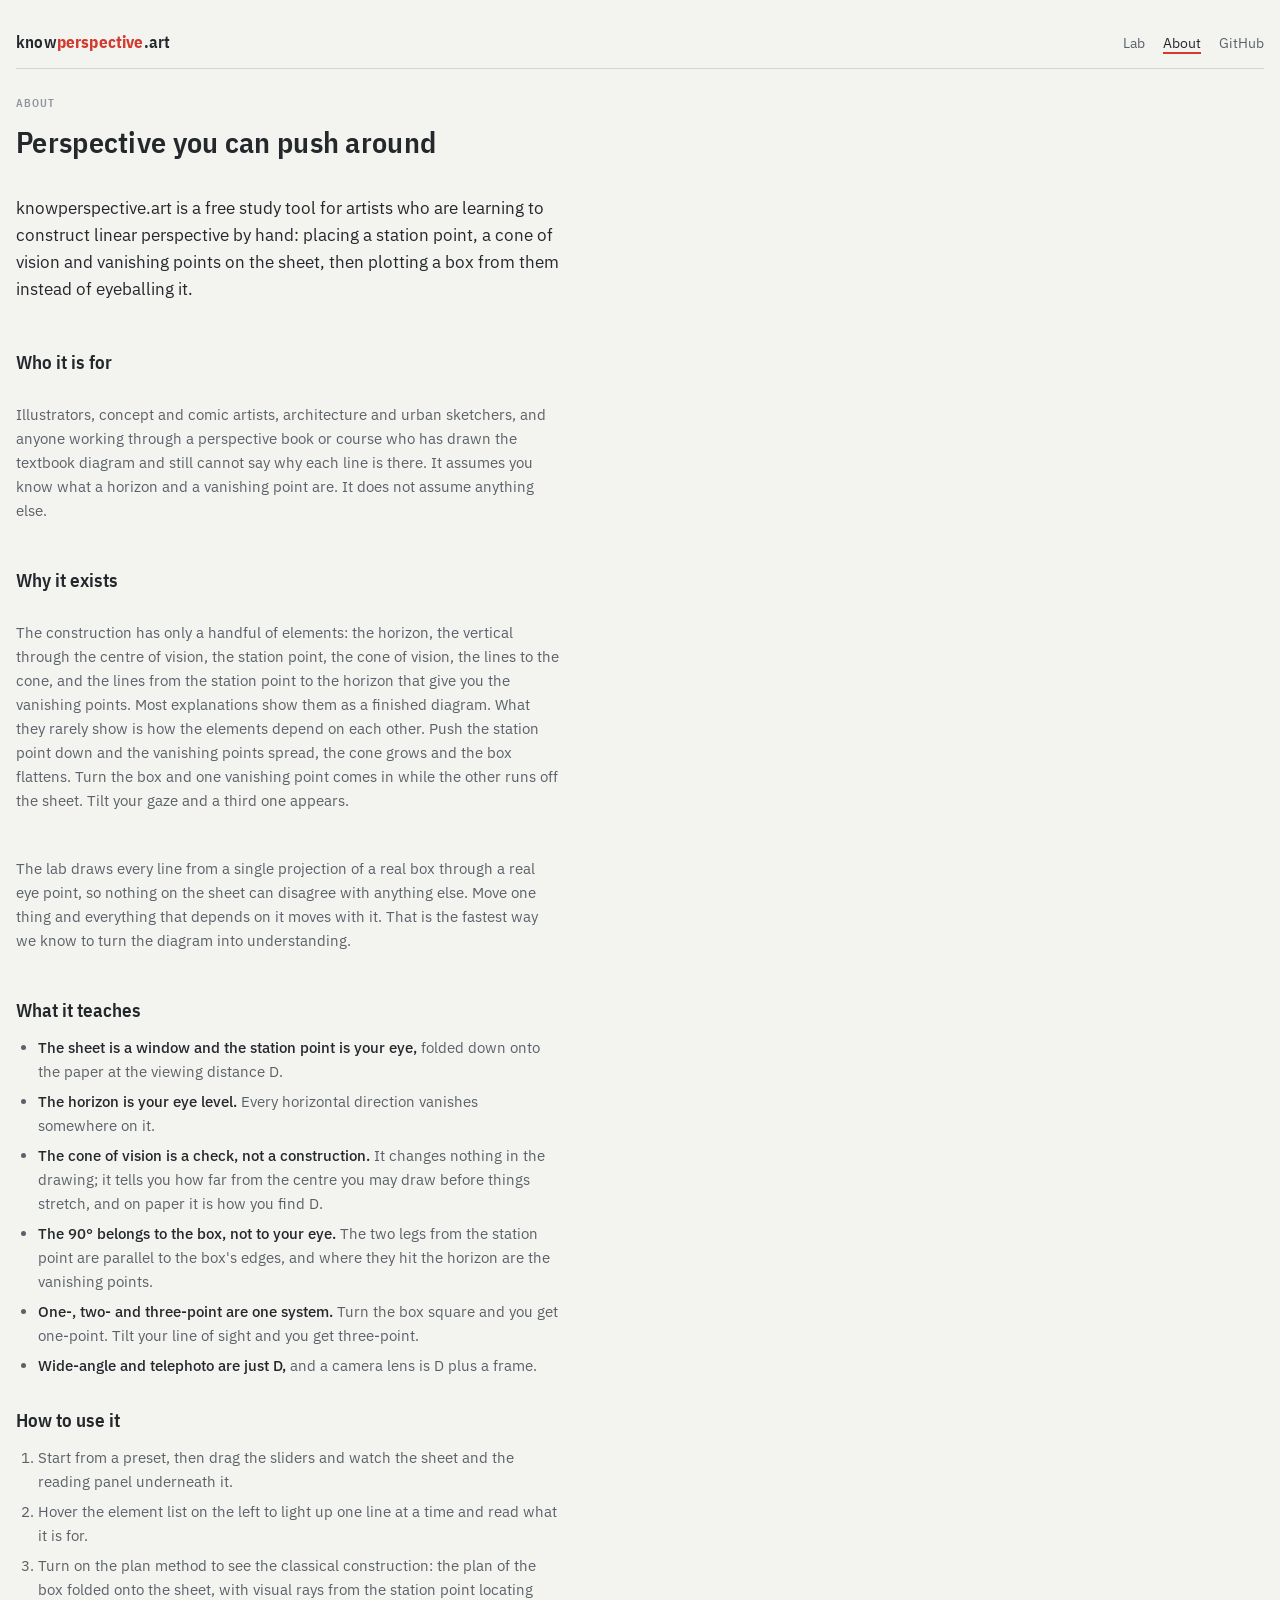
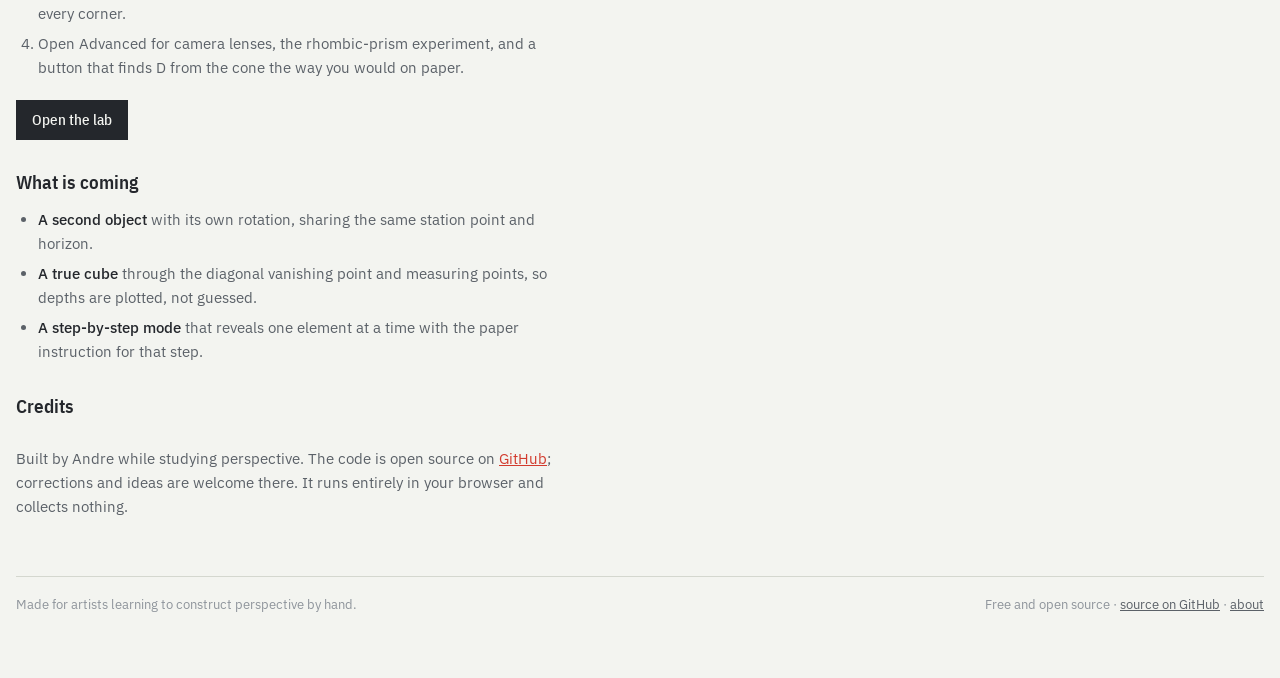
==== about.html @ 5a0c2dce "feat: Perspective Lab site with about page, SEO and agent-facing metadata Interactive 1/2/3-point pe" ====
<!doctype html>
<html lang="en">
<head>
<meta charset="utf-8">
<meta name="viewport" content="width=device-width, initial-scale=1, viewport-fit=cover">
<title>About · knowperspective.art</title>
<meta name="description" content="Why knowperspective.art exists: a free, interactive way for artists to understand the station point, cone of vision and vanishing points by moving them.">
<link rel="canonical" href="https://knowperspective.art/about">
<meta property="og:title" content="About · knowperspective.art">
<meta property="og:description" content="Why knowperspective.art exists: a free, interactive way for artists to understand the station point, cone of vision and vanishing points by moving them.">
<meta property="og:url" content="https://knowperspective.art/about">
<meta property="og:type" content="website">
<meta property="og:site_name" content="knowperspective.art">
<meta name="twitter:card" content="summary_large_image">
<meta property="og:image" content="https://knowperspective.art/assets/og.png">
<meta property="og:image:width" content="1200">
<meta property="og:image:height" content="630">
<meta name="author" content="Andre">
<meta name="theme-color" content="#F3F4F0" media="(prefers-color-scheme: light)">
<meta name="theme-color" content="#1B1D21" media="(prefers-color-scheme: dark)">
<link rel="icon" href="data:image/svg+xml,%3Csvg xmlns='http://www.w3.org/2000/svg' viewBox='0 0 64 64'%3E%3Ccircle cx='32' cy='26' r='17' fill='none' stroke='%23D23B2E' stroke-width='4'/%3E%3Cpath d='M32 4v56M6 26h52' stroke='%23D23B2E' stroke-width='3'/%3E%3Ccircle cx='32' cy='54' r='5' fill='%23D23B2E'/%3E%3C/svg%3E">
<link rel="preconnect" href="https://fonts.googleapis.com">
<link rel="preconnect" href="https://fonts.gstatic.com" crossorigin>
<link rel="stylesheet" href="https://fonts.googleapis.com/css2?family=IBM+Plex+Mono:wght@400;500&family=IBM+Plex+Sans+Condensed:wght@500;600&family=IBM+Plex+Sans:wght@400;500;600&display=swap">
<link rel="stylesheet" href="/assets/base.css">
<script type="application/ld+json">
{
  "@context": "https://schema.org",
  "@type": "AboutPage",
  "@id": "https://knowperspective.art/about#page",
  "url": "https://knowperspective.art/about",
  "name": "About knowperspective.art",
  "description": "Why knowperspective.art exists: a free, interactive way for artists to understand the station point, cone of vision and vanishing points by moving them.",
  "inLanguage": "en",
  "isPartOf": { "@id": "https://knowperspective.art/#website" },
  "about": { "@id": "https://knowperspective.art/#app" },
  "author": { "@id": "https://knowperspective.art/#author" },
  "datePublished": "2026-10-12",
  "dateModified": "2026-10-12"
}
</script>
</head>
<body>
<div class="app">
<nav class="site-nav" aria-label="Site">
  <a class="wordmark" href="/">know<b>perspective</b>.art</a>
  <ul>
    <li><a href="/">Lab</a></li>
    <li><a href="/about" aria-current="page">About</a></li>
    <li><a href="https://github.com/KatFishSnake/knowperspective.art">GitHub</a></li>
  </ul>
</nav>

<main class="prose">
  <div class="eyebrow">About</div>
  <h1>Perspective you can push around</h1>
  <p class="lede">knowperspective.art is a free study tool for artists who are learning to construct linear perspective by hand: placing a station point, a cone of vision and vanishing points on the sheet, then plotting a box from them instead of eyeballing it.</p>

  <h2>Who it is for</h2>
  <p>Illustrators, concept and comic artists, architecture and urban sketchers, and anyone working through a perspective book or course who has drawn the textbook diagram and still cannot say why each line is there. It assumes you know what a horizon and a vanishing point are. It does not assume anything else.</p>

  <h2>Why it exists</h2>
  <p>The construction has only a handful of elements: the horizon, the vertical through the centre of vision, the station point, the cone of vision, the lines to the cone, and the lines from the station point to the horizon that give you the vanishing points. Most explanations show them as a finished diagram. What they rarely show is how the elements depend on each other. Push the station point down and the vanishing points spread, the cone grows and the box flattens. Turn the box and one vanishing point comes in while the other runs off the sheet. Tilt your gaze and a third one appears.</p>
  <p>The lab draws every line from a single projection of a real box through a real eye point, so nothing on the sheet can disagree with anything else. Move one thing and everything that depends on it moves with it. That is the fastest way we know to turn the diagram into understanding.</p>

  <h2>What it teaches</h2>
  <ul>
    <li><strong>The sheet is a window and the station point is your eye,</strong> folded down onto the paper at the viewing distance D.</li>
    <li><strong>The horizon is your eye level.</strong> Every horizontal direction vanishes somewhere on it.</li>
    <li><strong>The cone of vision is a check, not a construction.</strong> It changes nothing in the drawing; it tells you how far from the centre you may draw before things stretch, and on paper it is how you find D.</li>
    <li><strong>The 90° belongs to the box, not to your eye.</strong> The two legs from the station point are parallel to the box's edges, and where they hit the horizon are the vanishing points.</li>
    <li><strong>One-, two- and three-point are one system.</strong> Turn the box square and you get one-point. Tilt your line of sight and you get three-point.</li>
    <li><strong>Wide-angle and telephoto are just D,</strong> and a camera lens is D plus a frame.</li>
  </ul>

  <h2>How to use it</h2>
  <ol>
    <li>Start from a preset, then drag the sliders and watch the sheet and the reading panel underneath it.</li>
    <li>Hover the element list on the left to light up one line at a time and read what it is for.</li>
    <li>Turn on the plan method to see the classical construction: the plan of the box folded onto the sheet, with visual rays from the station point locating every corner.</li>
    <li>Open Advanced for camera lenses, the rhombic-prism experiment, and a button that finds D from the cone the way you would on paper.</li>
  </ol>
  <a class="cta" href="/">Open the lab</a>

  <h2>What is coming</h2>
  <ul class="roadmap">
    <li><b>A second object</b> with its own rotation, sharing the same station point and horizon.</li>
    <li><b>A true cube</b> through the diagonal vanishing point and measuring points, so depths are plotted, not guessed.</li>
    <li><b>A step-by-step mode</b> that reveals one element at a time with the paper instruction for that step.</li>
  </ul>

  <h2>Credits</h2>
  <p>Built by Andre while studying perspective. The code is open source on <a href="https://github.com/KatFishSnake/knowperspective.art">GitHub</a>; corrections and ideas are welcome there. It runs entirely in your browser and collects nothing.</p>
</main>

<footer class="site-footer">
  <span>Made for artists learning to construct perspective by hand.</span>
  <span>Free and open source · <a href="https://github.com/KatFishSnake/knowperspective.art">source on GitHub</a> · <a href="/about">about</a></span>
</footer>
</div>
</body>
</html>
---- assets/base.css ----
:root{
  --paper:#F3F4F0; --paper-2:#E9EBE4; --panel:#FBFBF9;
  --ink:#24272C; --ink-2:#5B6168; --ink-3:#8E949B; --line:#D4D7CF;
  --red:#D23B2E; --red-soft:rgba(210,59,46,.16);
  --green:#2E8B4F; --green-soft:rgba(46,139,79,.30);
  --blue:#2B7BC4; --blue-soft:rgba(43,123,196,.34);
  --amber:#B8690F; --amber-soft:rgba(184,105,15,.14);
  --graphite:#2B2E33; --graphite-soft:rgba(43,46,51,.38);
  --grid:rgba(36,39,44,.09);
  --focus:#2B7BC4;
}
@media (prefers-color-scheme: dark){
  :root:not([data-theme="light"]){
    color-scheme:dark;
    --paper:#1B1D21; --paper-2:#23262B; --panel:#202328;
    --ink:#E6E7E3; --ink-2:#AAB0B6; --ink-3:#6F757C; --line:#343840;
    --red:#F26C5E; --red-soft:rgba(242,108,94,.20);
    --green:#62C784; --green-soft:rgba(98,199,132,.34);
    --blue:#69ADEC; --blue-soft:rgba(105,173,236,.36);
    --amber:#E5A24B; --amber-soft:rgba(229,162,75,.16);
    --graphite:#E2E4DF; --graphite-soft:rgba(226,228,223,.42);
    --grid:rgba(230,231,227,.10);
    --focus:#69ADEC;
  }
}
:root[data-theme="dark"]{
  color-scheme:dark;
  --paper:#1B1D21; --paper-2:#23262B; --panel:#202328;
  --ink:#E6E7E3; --ink-2:#AAB0B6; --ink-3:#6F757C; --line:#343840;
  --red:#F26C5E; --red-soft:rgba(242,108,94,.20);
  --green:#62C784; --green-soft:rgba(98,199,132,.34);
  --blue:#69ADEC; --blue-soft:rgba(105,173,236,.36);
  --amber:#E5A24B; --amber-soft:rgba(229,162,75,.16);
  --graphite:#E2E4DF; --graphite-soft:rgba(226,228,223,.42);
  --grid:rgba(230,231,227,.10);
  --focus:#69ADEC;
}
*{box-sizing:border-box}
[hidden]{display:none!important}
img,canvas,svg{max-width:100%}
body{margin:0;background:var(--paper);color:var(--ink);font-family:"IBM Plex Sans",system-ui,-apple-system,"Segoe UI",sans-serif;font-size:14px;line-height:1.5;padding-inline:16px}
.app{max-width:1320px;margin:0 auto;padding-block:18px 56px;display:flex;flex-direction:column;gap:18px}
h1,h2,h3{margin:0;font-family:"IBM Plex Sans Condensed","Arial Narrow",system-ui,sans-serif;font-weight:600;text-wrap:balance;line-height:1.15}
h1{font-size:28px;letter-spacing:.01em}
h2{font-size:18px}
h3{font-size:15px}
header{display:flex;flex-direction:column;gap:10px}
header p{margin:0;color:var(--ink-2);max-width:68ch}
.eyebrow{font-family:"IBM Plex Sans Condensed",system-ui,sans-serif;font-size:11px;font-weight:600;text-transform:uppercase;letter-spacing:.1em;color:var(--ink-3)}
.presets{display:flex;flex-wrap:wrap;gap:8px;align-items:center}
.presets .eyebrow{min-width:64px}
.chip{appearance:none;border:1px solid var(--line);background:var(--panel);color:var(--ink);border-radius:999px;padding:5px 12px;font:inherit;font-size:13px;cursor:pointer}
.chip:hover{border-color:var(--ink-3)}
.chip.active{background:var(--ink);color:var(--paper);border-color:var(--ink)}
.chip.adv-btn{border-style:dashed;color:var(--ink-2)}
.chip.adv-btn.on{border-style:solid;color:var(--ink)}
.chip:focus-visible,input:focus-visible,button:focus-visible,select:focus-visible{outline:2px solid var(--focus);outline-offset:2px}
.btn{appearance:none;border:1px solid var(--line);background:var(--paper);color:var(--ink);font:inherit;font-size:12px;padding:3px 9px;cursor:pointer}
.btn:hover{border-color:var(--ink-3)}
.btn[disabled]{opacity:.5;cursor:default}
.site-nav{display:flex;align-items:center;justify-content:space-between;gap:16px;padding-block:12px;border-bottom:1px solid var(--line)}
.site-nav .wordmark{font-family:"IBM Plex Sans Condensed","Arial Narrow",system-ui,sans-serif;font-weight:600;font-size:17px;letter-spacing:.01em;color:var(--ink);text-decoration:none}
.site-nav .wordmark b{color:var(--red)}
.site-nav ul{list-style:none;margin:0;padding:0;display:flex;gap:18px;font-size:13.5px}
.site-nav a{color:var(--ink-2);text-decoration:none}
.site-nav a:hover,.site-nav a[aria-current]{color:var(--ink)}
.site-nav a[aria-current]{border-bottom:2px solid var(--red)}
.site-footer{display:flex;flex-wrap:wrap;justify-content:space-between;gap:10px 18px;padding-block:18px 8px;border-top:1px solid var(--line);font-size:12.5px;color:var(--ink-3)}
.site-footer a{color:var(--ink-2)}
a{color:var(--red)}
.prose{max-width:68ch;display:flex;flex-direction:column;gap:14px;padding-block:8px 24px}
.prose h1{font-size:30px;margin-bottom:4px}
.prose h2{font-size:19px;margin-top:18px}
.prose p,.prose li{color:var(--ink-2);font-size:15px;line-height:1.6}
.prose p strong,.prose li strong{color:var(--ink);font-weight:500}
.prose ul,.prose ol{margin:0;padding-left:22px;display:flex;flex-direction:column;gap:6px}
.prose .lede{font-size:17px;color:var(--ink)}
.prose code{font-family:"IBM Plex Mono",ui-monospace,monospace;font-size:13px;color:var(--ink);background:var(--paper-2);padding:1px 4px}
.prose .cta{display:inline-flex;align-self:flex-start;margin-top:6px;padding:9px 16px;background:var(--ink);color:var(--paper);text-decoration:none;font-weight:500;font-family:"IBM Plex Sans Condensed",system-ui,sans-serif;font-size:15px}
.prose .cta:hover{background:var(--red)}
.prose .roadmap li{color:var(--ink-2)}
.prose .roadmap li b{color:var(--ink);font-weight:500}
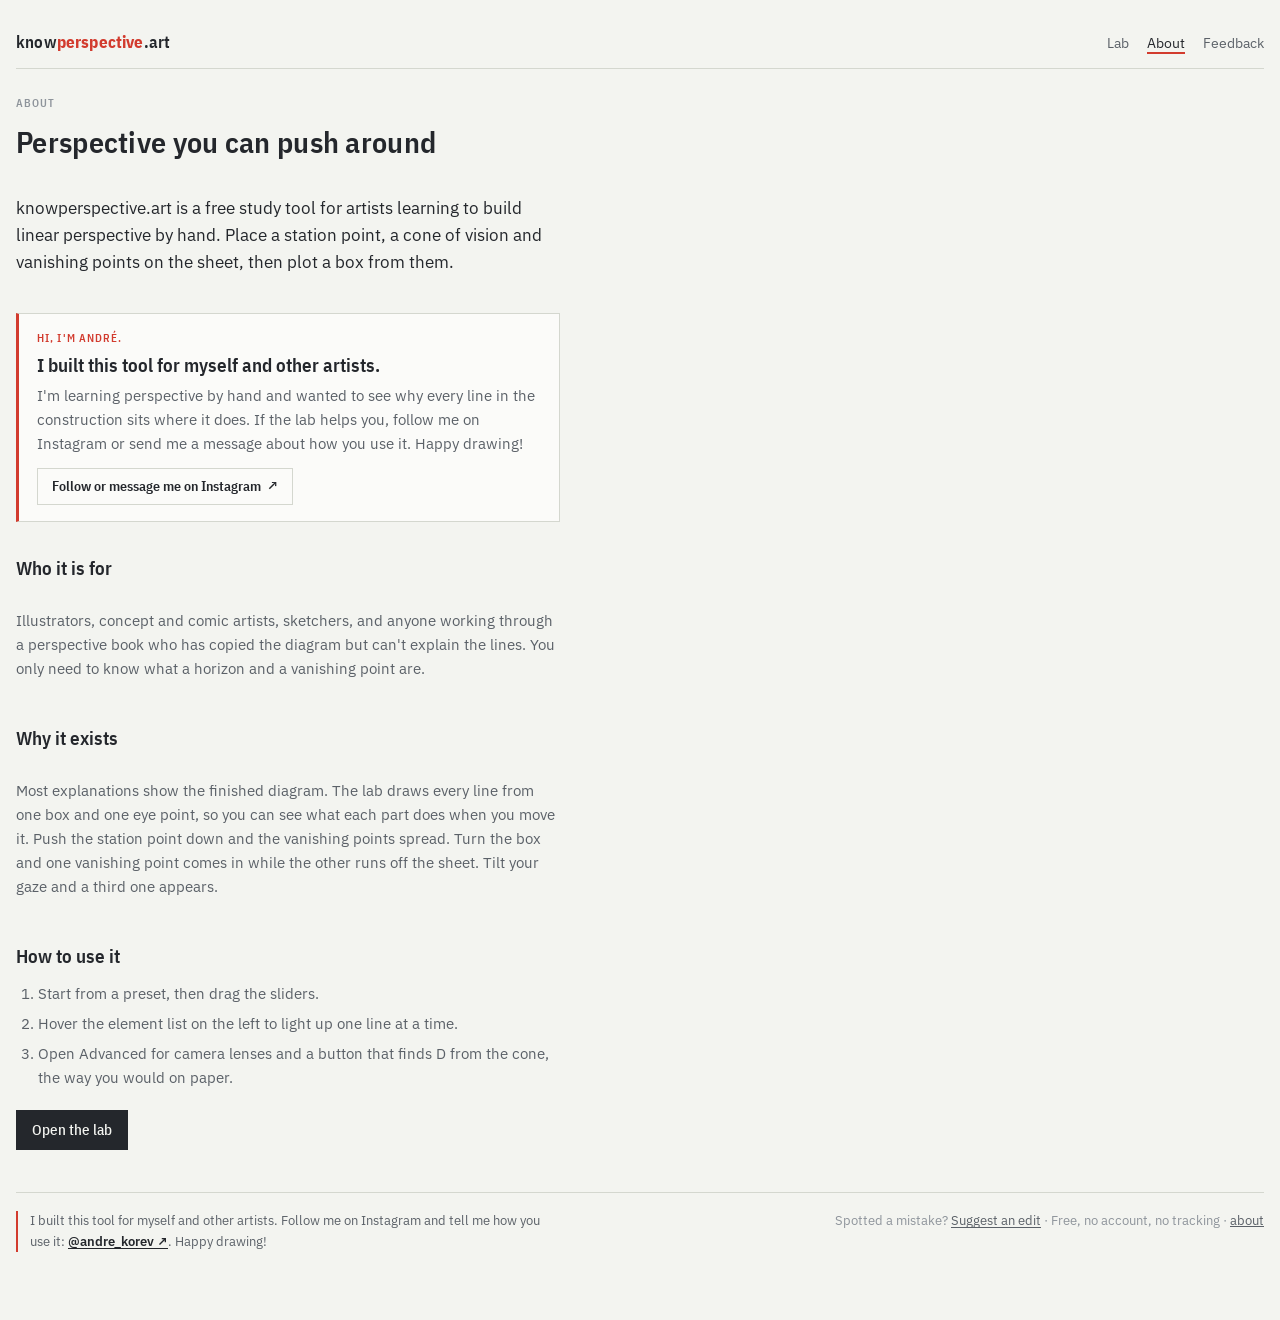
==== commit a1143da9: "feat: sticky sheet, spacing, copy pass, maker credit and feedback form - Pin the drawing sheet while" ====
--- a/about.html
+++ b/about.html
@@ -15,7 +15,7 @@
 <meta property="og:image" content="https://knowperspective.art/assets/og.png">
 <meta property="og:image:width" content="1200">
 <meta property="og:image:height" content="630">
-<meta name="author" content="Andre">
+<meta name="author" content="André">
 <meta name="theme-color" content="#F3F4F0" media="(prefers-color-scheme: light)">
 <meta name="theme-color" content="#1B1D21" media="(prefers-color-scheme: dark)">
 <link rel="icon" href="data:image/svg+xml,%3Csvg xmlns='http://www.w3.org/2000/svg' viewBox='0 0 64 64'%3E%3Ccircle cx='32' cy='26' r='17' fill='none' stroke='%23D23B2E' stroke-width='4'/%3E%3Cpath d='M32 4v56M6 26h52' stroke='%23D23B2E' stroke-width='3'/%3E%3Ccircle cx='32' cy='54' r='5' fill='%23D23B2E'/%3E%3C/svg%3E">
@@ -47,56 +47,42 @@
   <ul>
     <li><a href="/">Lab</a></li>
     <li><a href="/about" aria-current="page">About</a></li>
-    <li><a href="https://github.com/KatFishSnake/knowperspective.art">GitHub</a></li>
+    <li><button type="button" class="linkish" data-feedback>Feedback</button></li>
   </ul>
 </nav>
 
 <main class="prose">
   <div class="eyebrow">About</div>
   <h1>Perspective you can push around</h1>
-  <p class="lede">knowperspective.art is a free study tool for artists who are learning to construct linear perspective by hand: placing a station point, a cone of vision and vanishing points on the sheet, then plotting a box from them instead of eyeballing it.</p>
+  <p class="lede">knowperspective.art is a free study tool for artists learning to build linear perspective by hand. Place a station point, a cone of vision and vanishing points on the sheet, then plot a box from them.</p>
+
+  <aside class="maker-card" aria-label="Who made this">
+    <div class="eyebrow">Hi, I'm André.</div>
+    <h2>I built this tool for myself and other artists.</h2>
+    <p>I'm learning perspective by hand and wanted to see why every line in the construction sits where it does. If the lab helps you, follow me on Instagram or send me a message about how you use it. Happy drawing!</p>
+    <a class="maker-cta" href="https://www.instagram.com/andre_korev/" rel="me noreferrer" target="_blank">Follow or message me on Instagram <span aria-hidden="true">↗</span></a>
+  </aside>
 
   <h2>Who it is for</h2>
-  <p>Illustrators, concept and comic artists, architecture and urban sketchers, and anyone working through a perspective book or course who has drawn the textbook diagram and still cannot say why each line is there. It assumes you know what a horizon and a vanishing point are. It does not assume anything else.</p>
+  <p>Illustrators, concept and comic artists, sketchers, and anyone working through a perspective book who has copied the diagram but can't explain the lines. You only need to know what a horizon and a vanishing point are.</p>
 
   <h2>Why it exists</h2>
-  <p>The construction has only a handful of elements: the horizon, the vertical through the centre of vision, the station point, the cone of vision, the lines to the cone, and the lines from the station point to the horizon that give you the vanishing points. Most explanations show them as a finished diagram. What they rarely show is how the elements depend on each other. Push the station point down and the vanishing points spread, the cone grows and the box flattens. Turn the box and one vanishing point comes in while the other runs off the sheet. Tilt your gaze and a third one appears.</p>
-  <p>The lab draws every line from a single projection of a real box through a real eye point, so nothing on the sheet can disagree with anything else. Move one thing and everything that depends on it moves with it. That is the fastest way we know to turn the diagram into understanding.</p>
-
-  <h2>What it teaches</h2>
-  <ul>
-    <li><strong>The sheet is a window and the station point is your eye,</strong> folded down onto the paper at the viewing distance D.</li>
-    <li><strong>The horizon is your eye level.</strong> Every horizontal direction vanishes somewhere on it.</li>
-    <li><strong>The cone of vision is a check, not a construction.</strong> It changes nothing in the drawing; it tells you how far from the centre you may draw before things stretch, and on paper it is how you find D.</li>
-    <li><strong>The 90° belongs to the box, not to your eye.</strong> The two legs from the station point are parallel to the box's edges, and where they hit the horizon are the vanishing points.</li>
-    <li><strong>One-, two- and three-point are one system.</strong> Turn the box square and you get one-point. Tilt your line of sight and you get three-point.</li>
-    <li><strong>Wide-angle and telephoto are just D,</strong> and a camera lens is D plus a frame.</li>
-  </ul>
+  <p>Most explanations show the finished diagram. The lab draws every line from one box and one eye point, so you can see what each part does when you move it. Push the station point down and the vanishing points spread. Turn the box and one vanishing point comes in while the other runs off the sheet. Tilt your gaze and a third one appears.</p>
 
   <h2>How to use it</h2>
   <ol>
-    <li>Start from a preset, then drag the sliders and watch the sheet and the reading panel underneath it.</li>
-    <li>Hover the element list on the left to light up one line at a time and read what it is for.</li>
-    <li>Turn on the plan method to see the classical construction: the plan of the box folded onto the sheet, with visual rays from the station point locating every corner.</li>
-    <li>Open Advanced for camera lenses, the rhombic-prism experiment, and a button that finds D from the cone the way you would on paper.</li>
+    <li>Start from a preset, then drag the sliders.</li>
+    <li>Hover the element list on the left to light up one line at a time.</li>
+    <li>Open Advanced for camera lenses and a button that finds D from the cone, the way you would on paper.</li>
   </ol>
   <a class="cta" href="/">Open the lab</a>
-
-  <h2>What is coming</h2>
-  <ul class="roadmap">
-    <li><b>A second object</b> with its own rotation, sharing the same station point and horizon.</li>
-    <li><b>A true cube</b> through the diagonal vanishing point and measuring points, so depths are plotted, not guessed.</li>
-    <li><b>A step-by-step mode</b> that reveals one element at a time with the paper instruction for that step.</li>
-  </ul>
-
-  <h2>Credits</h2>
-  <p>Built by Andre while studying perspective. The code is open source on <a href="https://github.com/KatFishSnake/knowperspective.art">GitHub</a>; corrections and ideas are welcome there. It runs entirely in your browser and collects nothing.</p>
 </main>
 
 <footer class="site-footer">
-  <span>Made for artists learning to construct perspective by hand.</span>
-  <span>Free and open source · <a href="https://github.com/KatFishSnake/knowperspective.art">source on GitHub</a> · <a href="/about">about</a></span>
+  <p class="maker">I built this tool for myself and other artists. Follow me on Instagram and tell me how you use it: <a href="https://www.instagram.com/andre_korev/" rel="me noreferrer" target="_blank">@andre_korev ↗</a>. Happy drawing!</p>
+  <span>Spotted a mistake? <button type="button" class="linkish" data-feedback>Suggest an edit</button> · Free, no account, no tracking · <a href="/about">about</a></span>
 </footer>
 </div>
+<script src="/assets/feedback.js" defer></script>
 </body>
 </html>
--- a/assets/base.css
+++ b/assets/base.css
@@ -44,6 +44,7 @@
 h1{font-size:28px;letter-spacing:.01em}
 h2{font-size:18px}
 h3{font-size:15px}
+main{display:flex;flex-direction:column;gap:28px}
 header{display:flex;flex-direction:column;gap:10px}
 header p{margin:0;color:var(--ink-2);max-width:68ch}
 .eyebrow{font-family:"IBM Plex Sans Condensed",system-ui,sans-serif;font-size:11px;font-weight:600;text-transform:uppercase;letter-spacing:.1em;color:var(--ink-3)}
@@ -67,6 +68,14 @@
 .site-nav a[aria-current]{border-bottom:2px solid var(--red)}
 .site-footer{display:flex;flex-wrap:wrap;justify-content:space-between;gap:10px 18px;padding-block:18px 8px;border-top:1px solid var(--line);font-size:12.5px;color:var(--ink-3)}
 .site-footer a{color:var(--ink-2)}
+.site-footer .maker{flex-basis:100%;margin:0 0 4px;max-width:68ch;padding-left:12px;border-left:2px solid var(--red);font-size:13px;line-height:1.55;color:var(--ink-2)}
+.site-footer .maker a{color:var(--ink);font-weight:600;text-underline-offset:2px}
+.maker-card{display:flex;flex-direction:column;gap:8px;margin-block:6px 4px;padding:16px 18px;border:1px solid var(--line);border-left:3px solid var(--red);background:var(--panel)}
+.prose .maker-card h2{margin:0;font-size:19px}
+.prose .maker-card .eyebrow{color:var(--red)}
+.prose .maker-card p{margin:0}
+.maker-cta{align-self:flex-start;display:inline-flex;gap:6px;margin-top:4px;padding:7px 14px;border:1px solid var(--line);color:var(--ink);text-decoration:none;font-family:"IBM Plex Sans Condensed",system-ui,sans-serif;font-weight:600;font-size:14px}
+.maker-cta:hover{border-color:var(--ink-3);background:var(--paper-2)}
 a{color:var(--red)}
 .prose{max-width:68ch;display:flex;flex-direction:column;gap:14px;padding-block:8px 24px}
 .prose h1{font-size:30px;margin-bottom:4px}
@@ -78,5 +87,34 @@
 .prose code{font-family:"IBM Plex Mono",ui-monospace,monospace;font-size:13px;color:var(--ink);background:var(--paper-2);padding:1px 4px}
 .prose .cta{display:inline-flex;align-self:flex-start;margin-top:6px;padding:9px 16px;background:var(--ink);color:var(--paper);text-decoration:none;font-weight:500;font-family:"IBM Plex Sans Condensed",system-ui,sans-serif;font-size:15px}
 .prose .cta:hover{background:var(--red)}
-.prose .roadmap li{color:var(--ink-2)}
-.prose .roadmap li b{color:var(--ink);font-weight:500}
+.linkish{appearance:none;border:0;background:none;padding:0;font:inherit;color:inherit;cursor:pointer}
+.site-nav .linkish{color:var(--ink-2)}
+.site-nav .linkish:hover{color:var(--ink)}
+.site-footer .linkish{color:var(--ink-2);text-decoration:underline;text-underline-offset:2px}
+.site-footer .linkish:hover{color:var(--ink)}
+.fb{width:540px;max-width:calc(100vw - 32px);max-height:calc(100dvh - 32px);overflow-y:auto;padding:26px 28px;border:1px solid var(--line);background:var(--panel);color:var(--ink);box-shadow:0 24px 60px rgba(0,0,0,.35)}
+.fb::backdrop{background:rgba(0,0,0,.55);backdrop-filter:blur(2px)}
+.fb h2{font-size:22px}
+.fb-lead{margin:6px 0 0;font-size:13px;color:var(--ink-2)}
+.fb-ig{margin-top:18px;padding:12px 16px;border-left:3px solid var(--red);background:var(--paper-2)}
+.fb-ig h3{font-size:14px}
+.fb-ig p{margin:3px 0 0;font-size:12.5px;color:var(--ink-2)}
+.fb-ig a{display:inline-flex;gap:6px;margin-top:8px;font-family:"IBM Plex Sans Condensed",system-ui,sans-serif;font-weight:600;font-size:13.5px;color:var(--red);text-decoration:none}
+.fb-ig a:hover{color:var(--ink)}
+.fb-or{display:flex;align-items:center;gap:12px;margin:20px 0 4px;font-family:"IBM Plex Mono",ui-monospace,monospace;font-size:10px;letter-spacing:.14em;text-transform:uppercase;color:var(--ink-3)}
+.fb-or::before,.fb-or::after{content:"";flex:1;height:1px;background:var(--line)}
+.fb-form{display:flex;flex-direction:column}
+.fb-form label{margin-top:14px;font-family:"IBM Plex Sans Condensed",system-ui,sans-serif;font-size:11px;font-weight:600;letter-spacing:.1em;text-transform:uppercase;color:var(--ink-3)}
+.fb-form label i{font-style:normal;text-transform:none;letter-spacing:0;font-weight:400}
+.fb-form input,.fb-form textarea{margin-top:6px;width:100%;padding:8px 10px;font:inherit;font-size:13.5px;color:var(--ink);background:var(--paper);border:1px solid var(--line)}
+.fb-form textarea{resize:vertical;line-height:1.5}
+.fb-form input::placeholder,.fb-form textarea::placeholder{color:var(--ink-3)}
+.fb-form input:focus,.fb-form textarea:focus{outline:none;border-color:var(--ink-3)}
+.fb-note{margin:12px 0 0;font-size:11.5px;color:var(--ink-3)}
+.fb-actions{display:flex;flex-wrap:wrap;align-items:center;gap:10px 14px;margin-top:16px}
+.fb .btn{padding:7px 14px;font-size:13px}
+.fb-err{font-size:12px;color:var(--red)}
+.fb-x{margin-left:auto;appearance:none;border:0;background:none;padding:0;font:inherit;font-size:13px;color:var(--ink-2);cursor:pointer}
+.fb-x:hover{color:var(--ink)}
+.fb-done{margin-top:20px}
+.fb-done p{margin:0 0 14px}
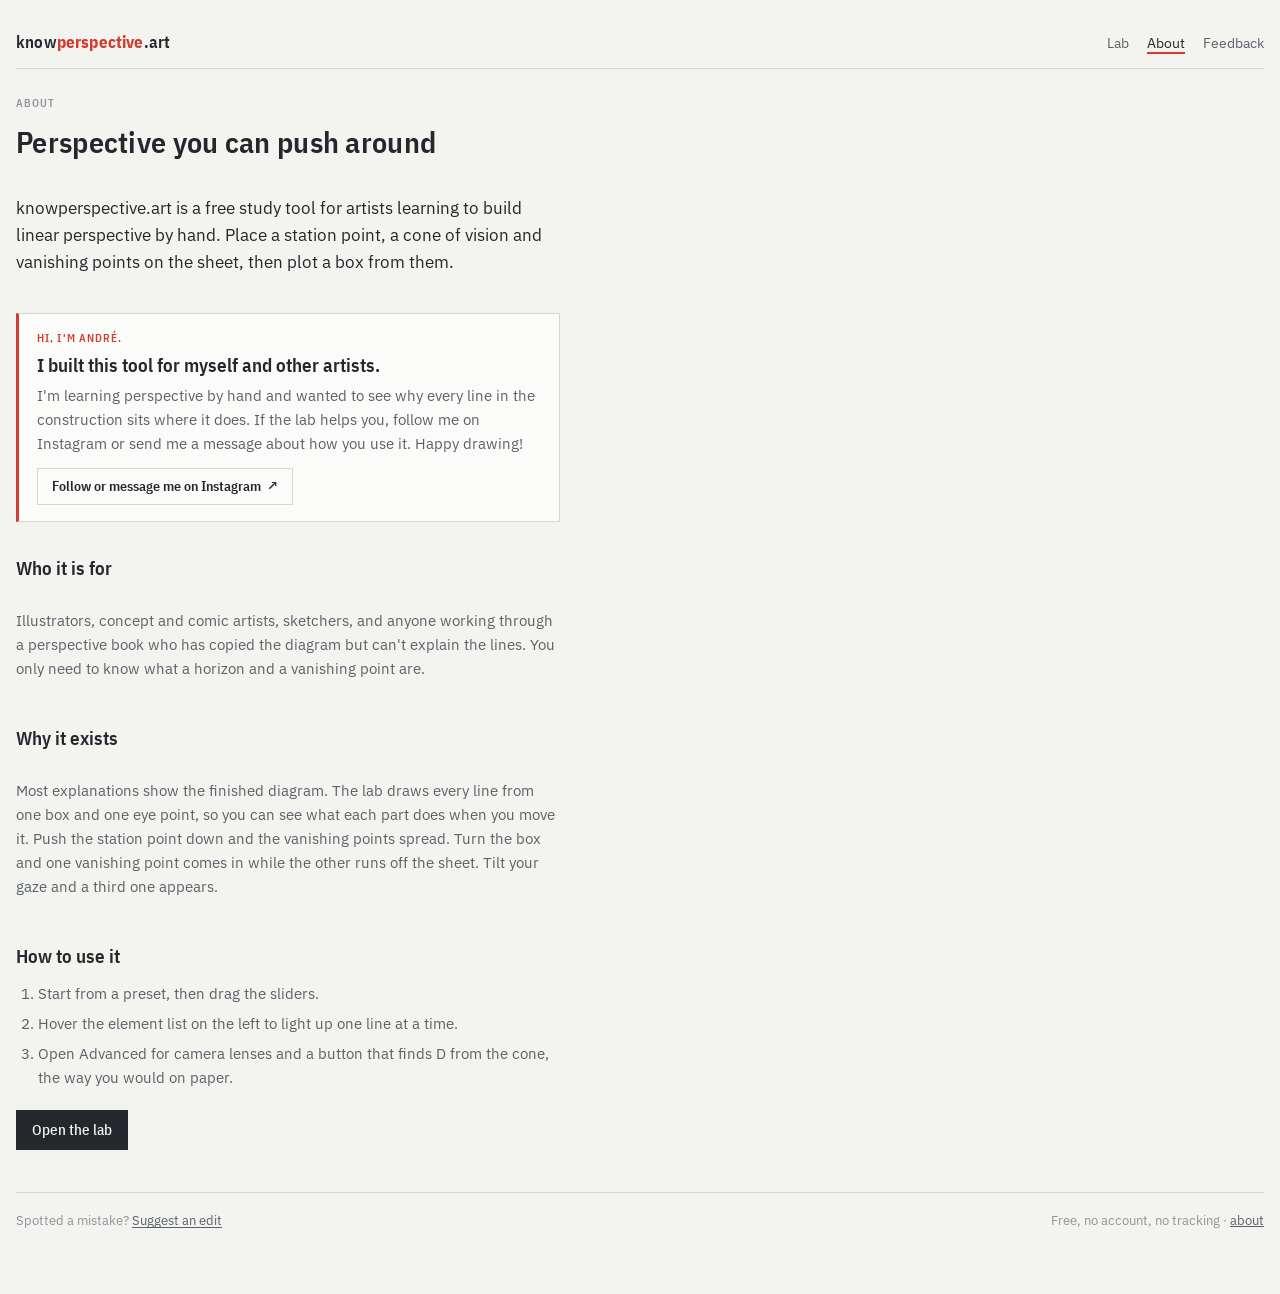
==== commit ceff554b: "feat: accordions, collapsible element cards, viewer reset, tablet and large-screen layouts - "How th" ====
--- a/about.html
+++ b/about.html
@@ -79,8 +79,8 @@
 </main>
 
 <footer class="site-footer">
-  <p class="maker">I built this tool for myself and other artists. Follow me on Instagram and tell me how you use it: <a href="https://www.instagram.com/andre_korev/" rel="me noreferrer" target="_blank">@andre_korev ↗</a>. Happy drawing!</p>
-  <span>Spotted a mistake? <button type="button" class="linkish" data-feedback>Suggest an edit</button> · Free, no account, no tracking · <a href="/about">about</a></span>
+  <span>Spotted a mistake? <button type="button" class="linkish" data-feedback>Suggest an edit</button></span>
+  <span>Free, no account, no tracking · <a href="/about">about</a></span>
 </footer>
 </div>
 <script src="/assets/feedback.js" defer></script>
--- a/assets/base.css
+++ b/assets/base.css
@@ -39,7 +39,7 @@
 [hidden]{display:none!important}
 img,canvas,svg{max-width:100%}
 body{margin:0;background:var(--paper);color:var(--ink);font-family:"IBM Plex Sans",system-ui,-apple-system,"Segoe UI",sans-serif;font-size:14px;line-height:1.5;padding-inline:16px}
-.app{max-width:1320px;margin:0 auto;padding-block:18px 56px;display:flex;flex-direction:column;gap:18px}
+.app{max-width:min(1320px,100%);margin:0 auto;padding-block:18px 56px;display:flex;flex-direction:column;gap:18px}
 h1,h2,h3{margin:0;font-family:"IBM Plex Sans Condensed","Arial Narrow",system-ui,sans-serif;font-weight:600;text-wrap:balance;line-height:1.15}
 h1{font-size:28px;letter-spacing:.01em}
 h2{font-size:18px}
@@ -68,8 +68,6 @@
 .site-nav a[aria-current]{border-bottom:2px solid var(--red)}
 .site-footer{display:flex;flex-wrap:wrap;justify-content:space-between;gap:10px 18px;padding-block:18px 8px;border-top:1px solid var(--line);font-size:12.5px;color:var(--ink-3)}
 .site-footer a{color:var(--ink-2)}
-.site-footer .maker{flex-basis:100%;margin:0 0 4px;max-width:68ch;padding-left:12px;border-left:2px solid var(--red);font-size:13px;line-height:1.55;color:var(--ink-2)}
-.site-footer .maker a{color:var(--ink);font-weight:600;text-underline-offset:2px}
 .maker-card{display:flex;flex-direction:column;gap:8px;margin-block:6px 4px;padding:16px 18px;border:1px solid var(--line);border-left:3px solid var(--red);background:var(--panel)}
 .prose .maker-card h2{margin:0;font-size:19px}
 .prose .maker-card .eyebrow{color:var(--red)}
@@ -118,3 +116,5 @@
 .fb-x:hover{color:var(--ink)}
 .fb-done{margin-top:20px}
 .fb-done p{margin:0 0 14px}
+@media (min-width:1600px){ .app{max-width:1560px} }
+@media (min-width:2200px){ .app{max-width:1900px} body{font-size:15px} }
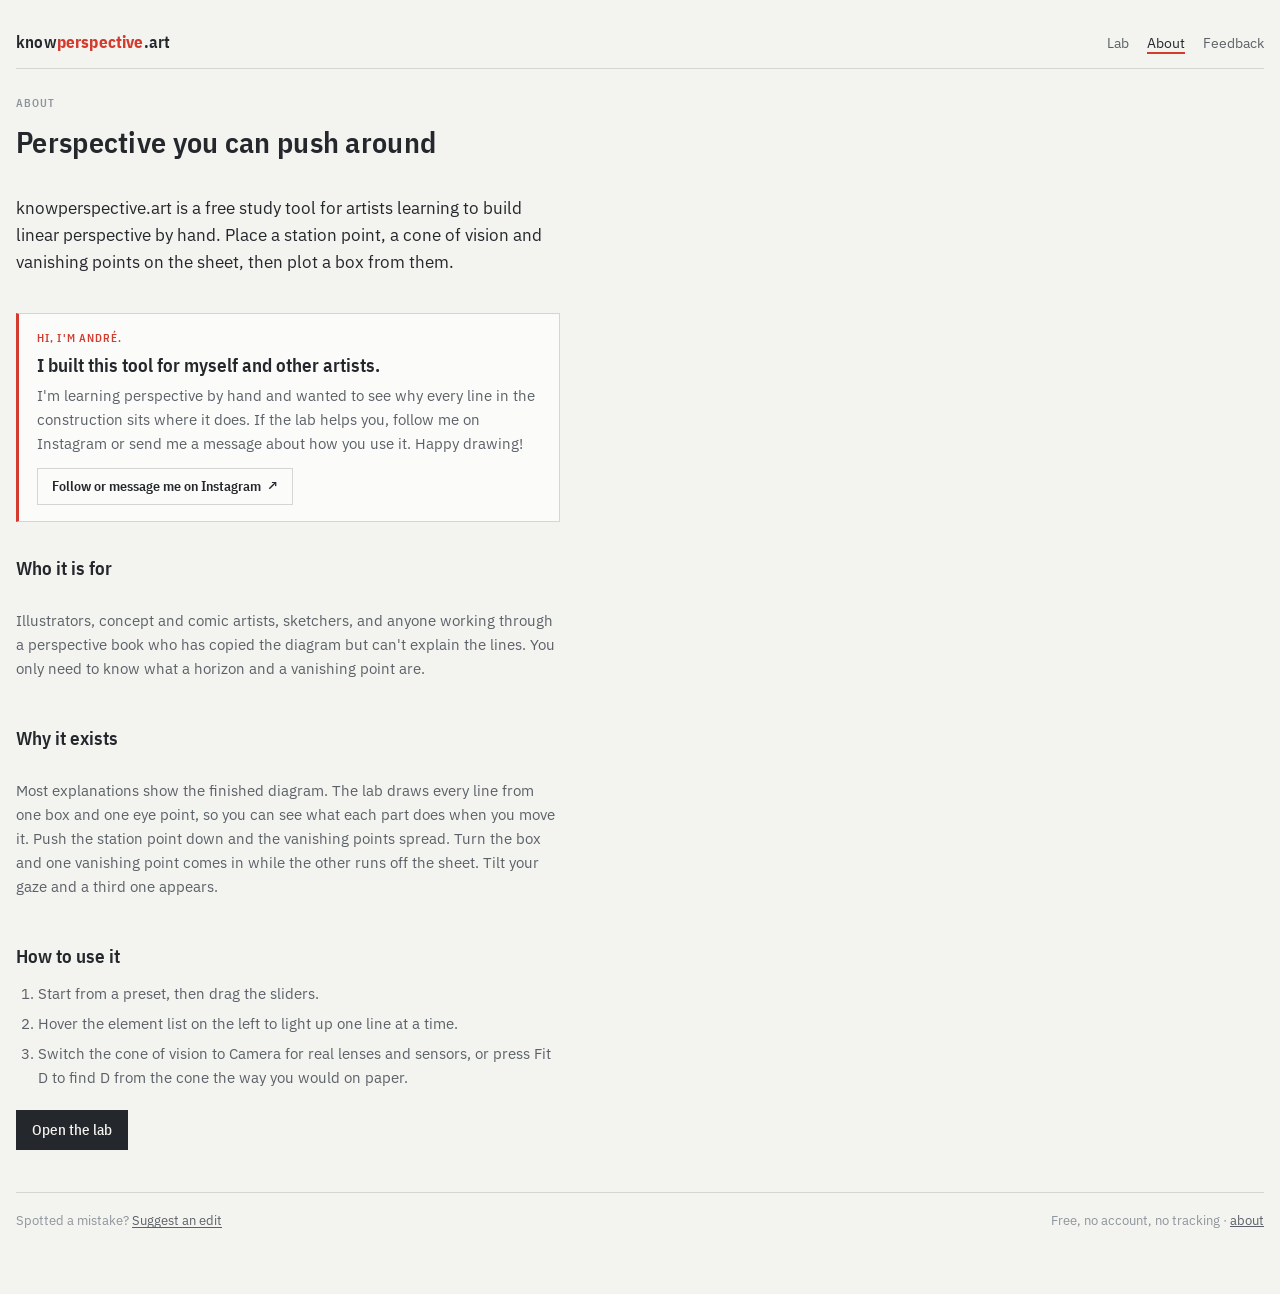
==== commit 8b11a7f8: "feat: fade the sheet outside the cone of vision; cone/camera tabs replace the Advanced group The con" ====
--- a/about.html
+++ b/about.html
@@ -73,7 +73,7 @@
   <ol>
     <li>Start from a preset, then drag the sliders.</li>
     <li>Hover the element list on the left to light up one line at a time.</li>
-    <li>Open Advanced for camera lenses and a button that finds D from the cone, the way you would on paper.</li>
+    <li>Switch the cone of vision to Camera for real lenses and sensors, or press Fit D to find D from the cone the way you would on paper.</li>
   </ol>
   <a class="cta" href="/">Open the lab</a>
 </main>
--- a/assets/base.css
+++ b/assets/base.css
@@ -7,6 +7,7 @@
   --amber:#B8690F; --amber-soft:rgba(184,105,15,.14);
   --graphite:#2B2E33; --graphite-soft:rgba(43,46,51,.38);
   --grid:rgba(36,39,44,.09);
+  --fade:rgba(233,235,228,.62);
   --focus:#2B7BC4;
 }
 @media (prefers-color-scheme: dark){
@@ -20,6 +21,7 @@
     --amber:#E5A24B; --amber-soft:rgba(229,162,75,.16);
     --graphite:#E2E4DF; --graphite-soft:rgba(226,228,223,.42);
     --grid:rgba(230,231,227,.10);
+    --fade:rgba(35,38,43,.62);
     --focus:#69ADEC;
   }
 }
@@ -33,6 +35,7 @@
   --amber:#E5A24B; --amber-soft:rgba(229,162,75,.16);
   --graphite:#E2E4DF; --graphite-soft:rgba(226,228,223,.42);
   --grid:rgba(230,231,227,.10);
+  --fade:rgba(35,38,43,.62);
   --focus:#69ADEC;
 }
 *{box-sizing:border-box}
